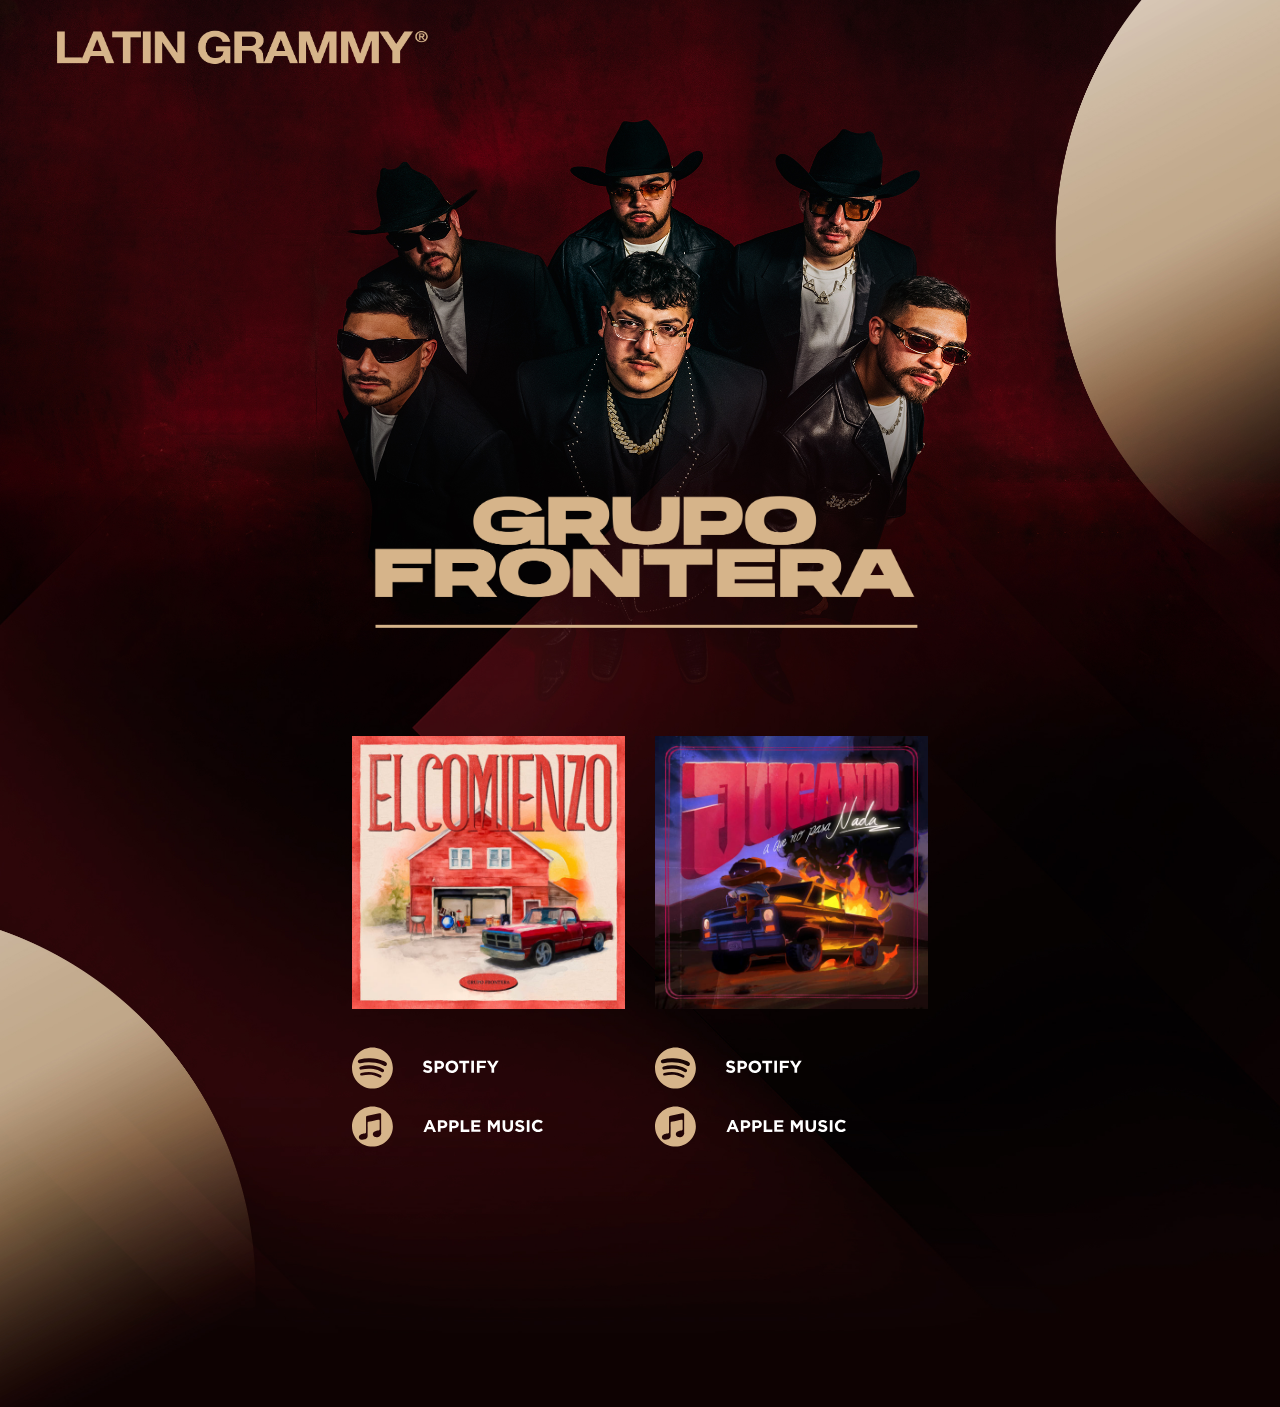
==== grammys.html @ 472820d2 "Latin Grammy" ====
<!DOCTYPE html>
<html lang="es-CO">
   <head>
      <meta charset="UTF-8">
      <meta http-equiv="X-UA-Compatible" content="IE=edge">
      <meta name="viewport" content="width=device-width, initial-scale=1.0">
      <title>Grupo Frontera | Grammy Latino</title>
      <meta property="og:site_name" content="Grupo Frontera | Grammy Latino" />
      <meta name="twitter:title" content="Grupo Frontera | Grammy Latino" />
      <meta property="og:title" content="Grupo Frontera | Grammy Latino"/>
      <meta name="Description" content="Acompaña a Grupo Frontera en los Latin Grammy.">
      <meta property="og:description" content="Acompaña a Grupo Frontera en los Latin Grammy."/>
      <meta name="twitter:description" content="Acompaña a Grupo Frontera en los Latin Grammy." />
      <link rel="canonical" href="https://grupo-frontera.com/grammys" />
      <meta property=”og:url” content="https://grupo-frontera.com/grammys" />
      <meta name="twitter:url" content="https://grupo-frontera.com/grammys" />
      <meta property=”og:image” content="https://grupo-frontera.com/Images/PortadaGrammy.png" />
      <meta name="twitter:image" content="https://grupo-frontera.com/Images/PortadaGrammy.png" />
      <meta name="google-site-verification" content="KZf0kH8CVVSgacUNamRGj8z--6jSWI0loE-5ewJge9Y" />
      <meta property="og:type" content="website" />
      <meta name="robots" content="index,follow">
      <!-- Marcado JSON-LD generado por el Asistente para el marcado de datos estructurados de Google. -->
      <script type="application/ld+json">
         {
         "@context": "http://schema.org",
         "@type": "Event",
         "name": "Grupo Frontera - Grammy Latino",
         "eventStatus": "https://schema.org/EventScheduled",
         "startDate": "2024-11-14",
         "endDate": "2024-11-14",
         "eventAttendanceMode": "https://schema.org/OfflineEventAttendanceMode",
         "location": {
            "@type": "Place",
            "name": "Kaseya Center"
         },
         "image": "https://grupo-frontera.com/Images/PortadaGrammy.png",
         "description": "Acompaña a Grupo Frontera en los Latin Grammy.",
         "url": "https://grupo-frontera.com/grammys",
         "performer": {
            "@type": "Musical group",
            "name": "Grupo Frontera"
         },
         "organizer": {
            "@type": "Organization",
            "name": "Habibi Management",
            "url": "https://www.instagram.com/habibimgmt/"
          }
         }
      </script>
      <link rel="stylesheet" href="../CSS/stylesheetGrammy01.css">
      <link rel="icon" type="image/x-icon" href="../Images/Favicon.png">
      <meta name="view-transition" content="same-origin" />
      <meta http-equiv="Cache-Control" content="no-cache, no-store, must-revalidate" />
      <meta http-equiv="Pragma" content="no-cache" />
      <meta http-equiv="Expires" content="0" />
      <!-- Google tag (gtag.js) -->
      <script async src="https://www.googletagmanager.com/gtag/js?id=G-P6QLYY83NC"></script>
      <script>
         window.dataLayer = window.dataLayer || [];
         function gtag(){dataLayer.push(arguments);}
         gtag('js', new Date());
         
         gtag('config', 'G-P6QLYY83NC');
      </script>
   </head>
   <body>
      <div class="GeneralContainer">
         <img class="LatinGrammy ImgWidth100" src="../Images/GrammyTittle.png" />
         <div class="SeparadorFoto"> </div>
         <img class="GrupoFrontera ImgWidth100" src="../Images/GrammyGrupoFrontera.png" />
         <div class="SeparadorDiscos"> </div>
         <div class="ContenedorDiscos">
            <div class="ColumnaDisco">
               <img class="ImgWidth100" src="../Images/GrammyCoverElComienzo.jpg" />
               <div class="EnlacesPlataformas">
                  <a href="https://open.spotify.com/album/5i9lMMUZ1QZNsLEE3j50kT?si=XkGS--QURxGMt7gO6yCU5Q" target="_blank"><img class="ImgWidth100" src="../Images/GrammySpotify.svg" /></a>
                  <a href="https://music.apple.com/us/album/el-comienzo/1703284395"><img class="ImgWidth100" src="../Images/GrammyApple.svg" /></a>
               </div>
            </div>
            <div class="ColumnaDisco">
               <img class="ImgWidth100" src="../Images/GrammyCoverJugando.jpg" />
               <div class="EnlacesPlataformas">
                <a href="https://open.spotify.com/album/4j58S9wNTTLgllMslsSMhk?si=St8ytfTjSUqiv_8H5hiMfQ" target="_blank"><img class="ImgWidth100" src="../Images/GrammySpotify.svg" /></a>
                <a href="https://music.apple.com/us/album/jugando-a-que-no-pasa-nada/1743186240"><img class="ImgWidth100" src="../Images/GrammyApple.svg" /></a>
               </div>
            </div>
         </div>
         <div class="SeparadorFinal"> </div>
      </div>
   </body>
</html>
---- CSS/stylesheetGrammy01.css ----
* {
     margin: 0;
     padding: 0;
     -webkit-tap-highlight-color: transparent;
}

body{
    overflow-x: hidden;
    background-color: #0E0303;
}

.FlexDiv{
    display:flex;
}

.FlexRow{
    flex-direction: row;
}

.FlexColumn{
    flex-direction: column;
}

.ImgWidth100{
    width:100%;
}

.CursorPointer{
    cursor:pointer ;
}

 /*  ------------------ CONFIGURACIÓN GENERAL ------------------ */

 .GeneralContainer{
    width:100svw;
    background-color:#0E0303;
    background-position: center top;
    background-size: cover;
    background-image: url("../Images/GrammyDesktopBackground.jpg");
    background-repeat: no-repeat;
 }

@media (max-width: 820px){
    .GeneralContainer{
        background-image: url("../Images/GrammyMobileBackground.jpg");
        background-size: contain;
     }
}


/*  ------------------ CONFIGURACIÓN PÁGINA  ------------------ */

.LatinGrammy{
    width:30%;
    padding:2svw 4svw;
}

@media (max-width: 820px){
    .LatinGrammy{
        width:40%;
        padding:5svw 6svw;
    }
}

.SeparadorFoto{
    height:30svw;
}

@media (max-width: 820px){
    .SeparadorFoto{
        height:50svw;
    }
}

.GrupoFrontera{
width:45%;
margin: 0 auto;
display:block;
}

@media (max-width: 820px){
    .GrupoFrontera{
        width:65%;
        }
}

.SeparadorDiscos{
    height:8svw;
}

.ContenedorDiscos{
    display:flex;
    flex-direction: row;
    justify-content: center;
    margin:0 auto;
    column-gap: 30px;
    width:45%;
}

@media (max-width: 820px){
    .ContenedorDiscos{
        flex-direction: column;
        width:40%;
        row-gap: 8svw;
    }
}

.ColumnaDisco{
   display: flex;
   flex-direction: column;
   width:50%;
   row-gap: 3svw;
}

@media (max-width: 820px){
    .ColumnaDisco{
        width:100%;
     }
}

.EnlacesPlataformas{
    width:70%;
    display: flex;
    flex-direction: column;
    row-gap: 1svw;
}

.SeparadorFinal{
    height:20svw;
}
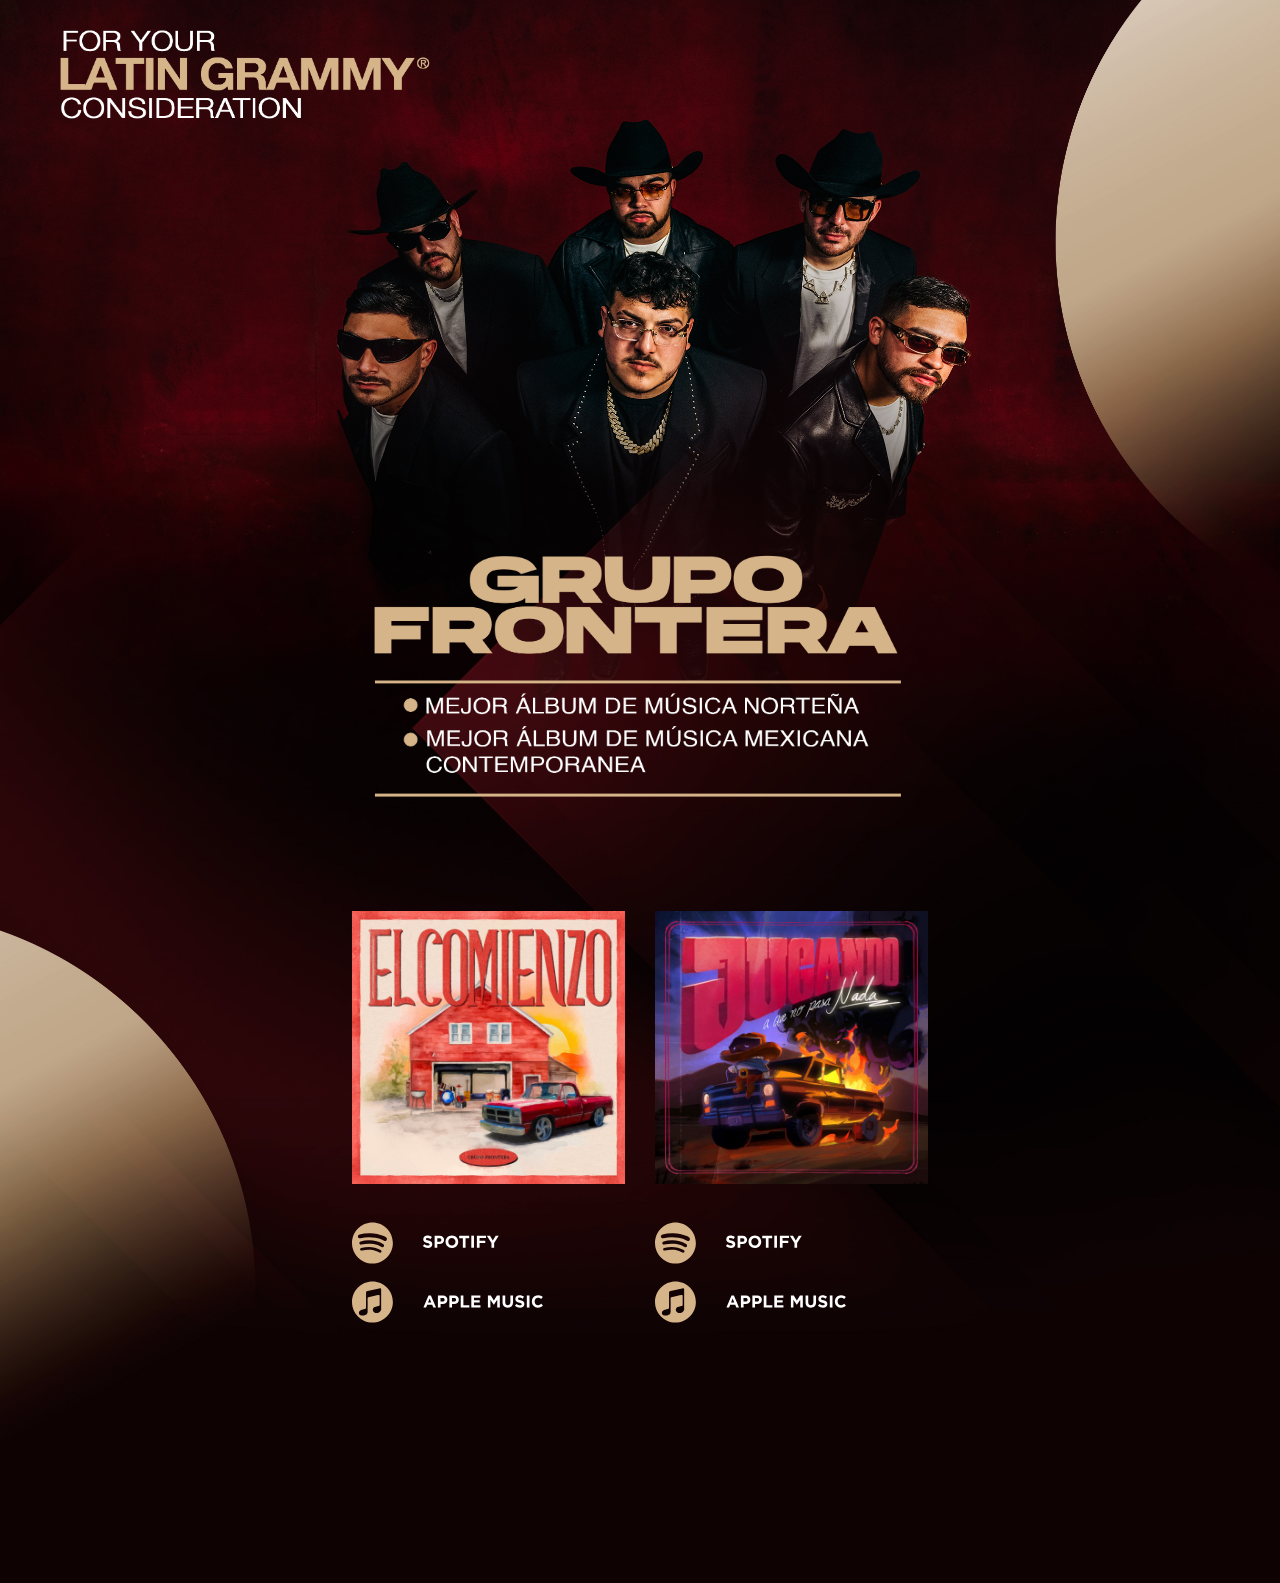
==== commit 4fdeeb64: "Imagenes" ====
--- a/grammys.html
+++ b/grammys.html
@@ -65,9 +65,9 @@
    </head>
    <body>
       <div class="GeneralContainer">
-         <img class="LatinGrammy ImgWidth100" src="../Images/GrammyTittle.png" />
+         <img class="LatinGrammy ImgWidth100" src="../Images/Grammy_Tittle.png" />
          <div class="SeparadorFoto"> </div>
-         <img class="GrupoFrontera ImgWidth100" src="../Images/GrammyGrupoFrontera.png" />
+         <img class="GrupoFrontera ImgWidth100" src="../Images/Grammy_GrupoFrontera.png" />
          <div class="SeparadorDiscos"> </div>
          <div class="ContenedorDiscos">
             <div class="ColumnaDisco">
